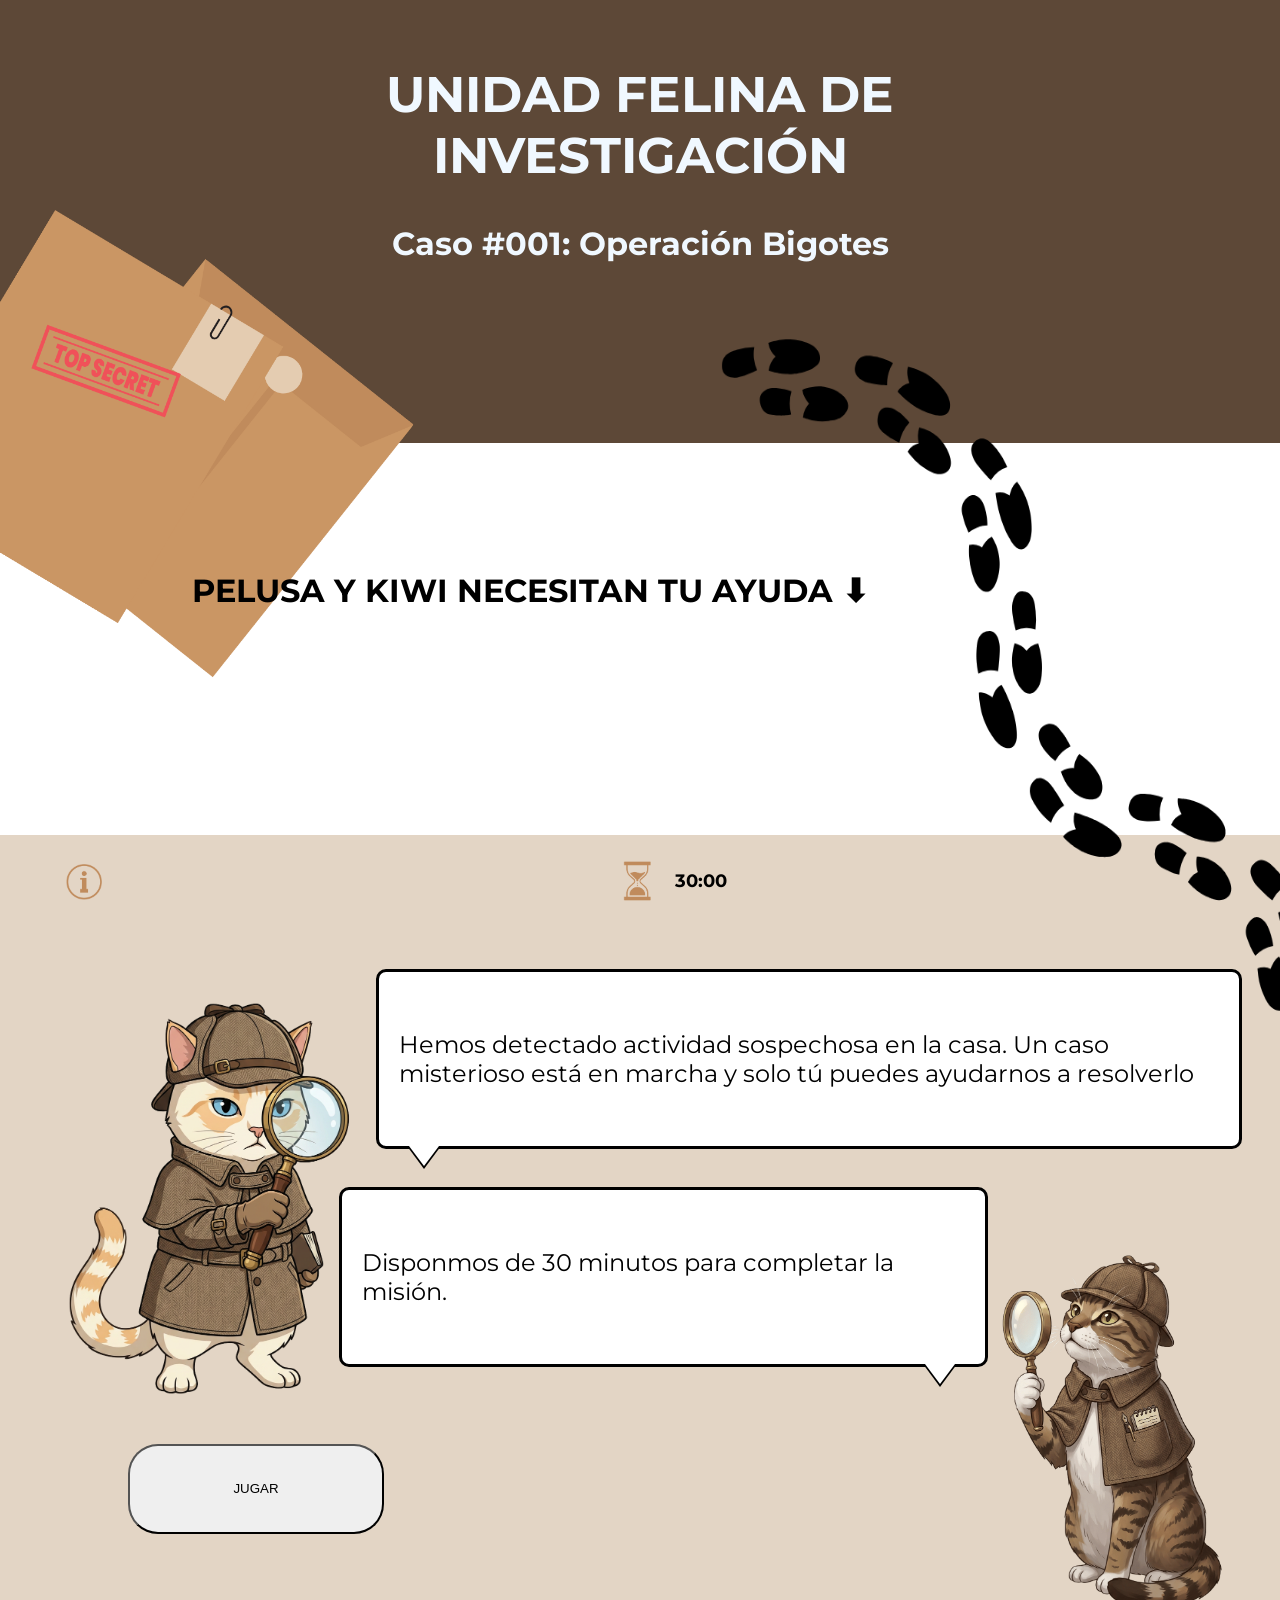
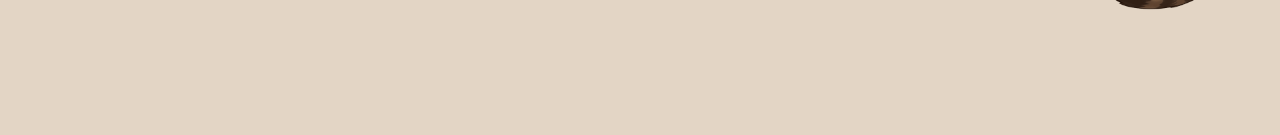
==== index.html @ d14f6b15 "Agregada la seccion para ir a jugar" ====
<!DOCTYPE html>
<html lang="en">
  <head>
    <meta charset="UTF-8" />
    <meta name="viewport" content="width=device-width, initial-scale=1.0" />
    <title>Caso001</title>
    <link href="style.css" rel="stylesheet" />
    <link rel="preconnect" href="https://fonts.googleapis.com" />
    <link rel="preconnect" href="https://fonts.gstatic.com" crossorigin />
    <link
      href="https://fonts.googleapis.com/css2?family=Montserrat:ital,wght@0,100..900;1,100..900&"
      rel="stylesheet"
    />
  </head>
  <body>
    <header class="header">
      <div class="containertitle">
        <h2 class="title">UNIDAD FELINA DE</h2>
        <h2 class="title">INVESTIGACIÓN</h2>
        <h4 class="subtitle">Caso #001: Operación Bigotes</h4>
        <div class="imgarchivos">
          <img class="imgportada" src="img/archivos.png" />
          <img class="imghuellas imgportada" src="img/huellas.png" />
        </div>
      </div>
      <div class="subheader">
        <p class="subheadertitle">PELUSA Y KIWI NECESITAN TU AYUDA ⬇</p>
      </div>
    </header>
    <div class="containerjugar">
      <header class="infoTime">
        <div class="info"></div>
        <div class="time">
          <div class="timephoto"></div>
          <h4 class="subheadertitle">30:00</h4>
        </div>
        <div class="blanck"></div>
      </header>
      <div class="chat">
        <img src="img/Pelusa.png" class="pelusa" />
        <div class="chat-left">
          Hemos detectado actividad sospechosa en la casa. Un caso misterioso
          está en marcha y solo tú puedes ayudarnos a resolverlo
        </div>
      </div>
      <div class="chat">
        <div class="chat-right">
          Disponmos de 30 minutos para completar la misión.
        </div>
        <img src="img/Kiwi.png" class="kiwi" />
      </div>
      <button class="play">JUGAR</button>
    </div>

    <script src="main.js"></script>
  </body>
</html>
---- style.css ----
* {
  margin: 0;
  padding: 0;
}
body {
  font-family: "Montserrat", sans-serif;
  font-style: normal;
}
.containertitle {
  background-color: #5d4837;
  color: aliceblue;
  padding-top: 5%;
  display: flex;
  flex-direction: column;
  justify-content: center;
  align-items: center;
  font-size: xx-large;
}
.title {
  font-size: 50px;
}
.subtitle {
  margin-top: 3%;
}
.imgarchivos {
  width: 60%;
  height: 20vh;
  display: flex;
  gap: 25%;
  justify-content: center;
}
.imgportada {
  width: 100%;
  height: 65vh;
  margin-top: -15%;
}
.imghuellas {
  height: 100vh;
  margin-top: -5%;
}
.subheader {
  margin-top: 10%;
  width: 100%;
  height: 25vh;
  margin-bottom: 3%;
  font-size: xx-large;
  font-weight: bolder;
}
.subheadertitle {
  margin-left: 15%;
}
.containerjugar {
  background-color: #e3d5c5;
  height: 100vh;
}
.infoTime {
  padding-top: 2%;
  height: 70px;
  display: flex;
  justify-content: space-between;
}
.info {
  background-image: url(img/info.png);
  background-repeat: no-repeat;
  background-size: contain;
  width: 100%;
  height: 60%;
  margin-left: 5%;
}
.time {
  display: flex;
  width: 20%;
  height: 60%;
  justify-content: center;
  align-items: center;
  font-size: large;
}
.timephoto {
  background-image: url(img/reloj.png);
  background-repeat: no-repeat;
  background-size: contain;
  width: 100%;
  height: 100%;
}
.blanck {
  width: 100%;
}
.chat {
  margin: 3%;
  display: flex;
  height: 20vh;
}
.pelusa {
  height: 50vh;
}

.chat-left {
  width: 70%;
  background: #fff;
  padding: 20px;
  border-radius: 10px;
  position: relative;
  border: 3px solid #000;
  font-size: x-large;
  display: flex;
  align-items: center;
}

.chat-left::after {
  content: "";
  position: absolute;
  bottom: -20px;
  left: 30px;
  width: 0;
  height: 0;
  border-left: 15px solid transparent;
  border-right: 15px solid transparent;
  border-top: 20px solid #fff;
}

.chat-left::before {
  content: "";
  position: absolute;
  bottom: -23px;
  left: 28px;
  width: 0;
  height: 0;
  border-left: 17px solid transparent;
  border-right: 17px solid transparent;
  border-top: 23px solid #000;
}

.kiwi {
  height: 50vh;
}

.chat-right {
  background: #fff;
  padding: 20px;
  border-radius: 10px;
  position: relative;
  border: 3px solid #000;
  font-size: x-large;
  width: 60%;
  margin-left: 25%;
  display: flex;
  align-items: center;
}

.chat-right::after {
  content: "";
  position: absolute;
  bottom: -20px;
  right: 30px;
  width: 0;
  height: 0;
  border-left: 15px solid transparent;
  border-right: 15px solid transparent;
  border-top: 20px solid #fff;
}

.chat-right::before {
  content: "";
  position: absolute;
  bottom: -23px;
  right: 28px;
  width: 0;
  height: 0;
  border-left: 17px solid transparent;
  border-right: 17px solid transparent;
  border-top: 23px solid #000;
}
.play {
  width: 20%;
  height: 10%;
  border-radius: 30px;
  margin: 3% 0% 0% 10%;
}
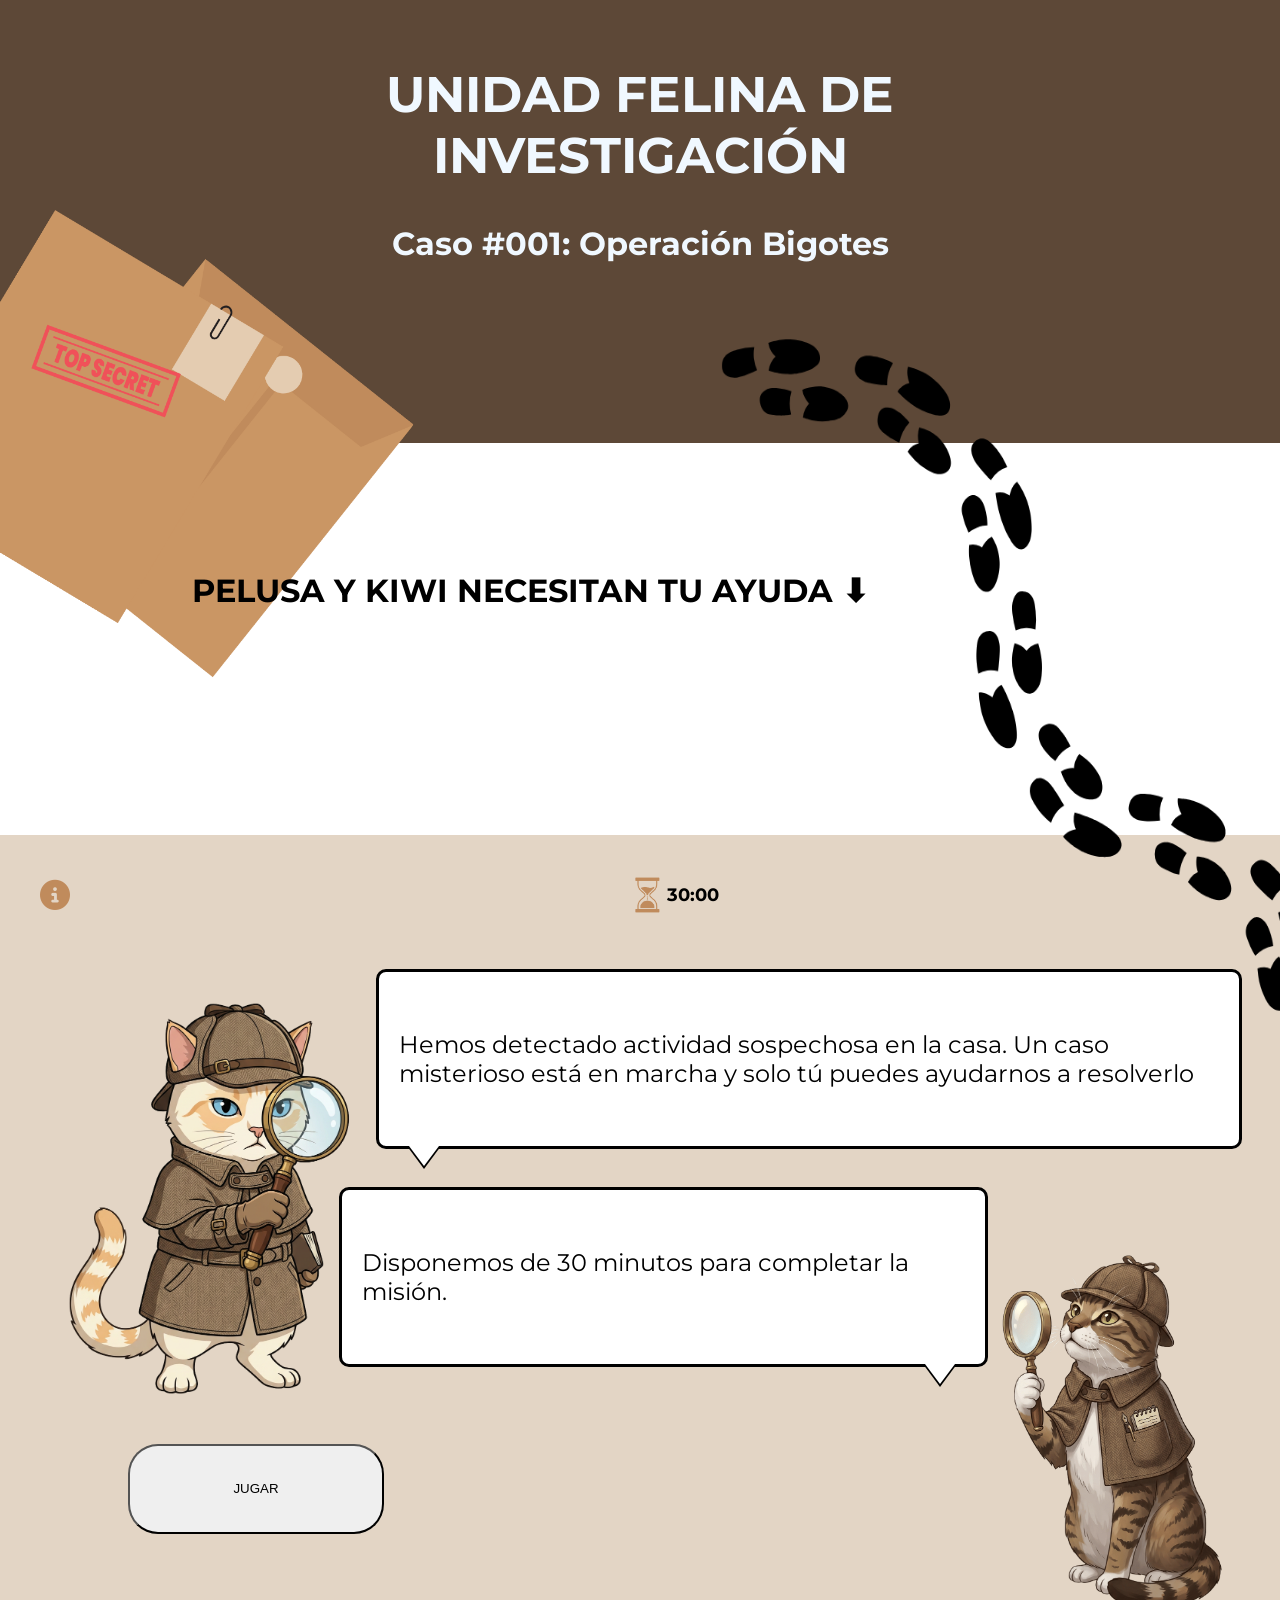
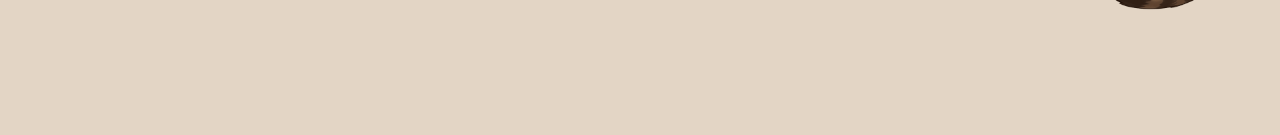
==== commit f6212fcc: "Cofre" ====
--- a/index.html
+++ b/index.html
@@ -5,6 +5,10 @@
     <meta name="viewport" content="width=device-width, initial-scale=1.0" />
     <title>Caso001</title>
     <link href="style.css" rel="stylesheet" />
+    <link
+      rel="stylesheet"
+      href="https://cdnjs.cloudflare.com/ajax/libs/font-awesome/6.5.0/css/all.min.css"
+    />
     <link rel="preconnect" href="https://fonts.googleapis.com" />
     <link rel="preconnect" href="https://fonts.gstatic.com" crossorigin />
     <link
@@ -29,10 +33,25 @@
     </header>
     <div class="containerjugar">
       <header class="infoTime">
-        <div class="info"></div>
+        <div class="info">
+          <button id="infobtn"><i class="fa-solid fa-circle-info"></i></button>
+          <div id="infoBox">
+            <div class="info-content">
+              <button id="closeInfo" class="close">X</button>
+              <h2>Cómo jugar</h2>
+              <p>
+                Resuelve los acertijos junto a Kiwi y Pelusa para completar la
+                misión en 30 minutos.
+              </p>
+              <p>
+                Haz clic en objetos, lee pistas y usa tu lógica para avanzar.
+              </p>
+            </div>
+          </div>
+        </div>
         <div class="time">
           <div class="timephoto"></div>
-          <h4 class="subheadertitle">30:00</h4>
+          <h4>30:00</h4>
         </div>
         <div class="blanck"></div>
       </header>
@@ -45,11 +64,13 @@
       </div>
       <div class="chat">
         <div class="chat-right">
-          Disponmos de 30 minutos para completar la misión.
+          Disponemos de 30 minutos para completar la misión.
         </div>
         <img src="img/Kiwi.png" class="kiwi" />
       </div>
-      <button class="play">JUGAR</button>
+      <a href="enigma1.html"
+        ><button class="play" id="play" href>JUGAR</button></a
+      >
     </div>
 
     <script src="main.js"></script>
--- a/style.css
+++ b/style.css
@@ -58,15 +58,86 @@
   height: 70px;
   display: flex;
   justify-content: space-between;
+  align-items: center;
 }
 .info {
-  background-image: url(img/info.png);
-  background-repeat: no-repeat;
-  background-size: contain;
-  width: 100%;
-  height: 60%;
+  display: flex;
+  align-items: center;
+  gap: 20px;
+  margin-left: 3%;
+}
+#infobtn {
+  background-color: transparent;
+  border: none;
+}
+.fa-circle-info {
+  font-size: 30px;
   margin-left: 5%;
-}
+  color: #c08b5c;
+}
+.fa-circle-info:hover {
+  color: #fbfbfb;
+  cursor: pointer;
+}
+#infoBox {
+  position: fixed;
+  z-index: 1000;
+  top: 3%;
+  left: 10%;
+  width: 70%;
+  height: auto;
+  padding: 3%;
+  background: rgba(0, 0, 0, 0.733);
+  backdrop-filter: blur(10px);
+  display: none;
+  flex-direction: column;
+  justify-content: center;
+  align-items: center;
+  box-shadow: 0 4px 20px rgba(0, 0, 0, 0.479);
+  border-radius: 12px;
+  color: white;
+}
+#infoBox::after {
+  content: "";
+  position: absolute;
+  top: 25px;
+  left: -20px;
+  width: 0;
+  height: 0;
+  border-top: 15px solid transparent;
+  border-right: 20px solid rgba(0, 0, 0, 0.733);
+  border-bottom: 15px solid transparent;
+}
+
+.info-content {
+  flex-direction: column;
+  justify-content: center;
+  gap: 20px;
+  padding: 25px;
+  width: 80%;
+  height: 70%;
+  text-transform: uppercase;
+  font-size: large;
+}
+.info-content h2 {
+  margin-bottom: 5%;
+}
+.close {
+  background-color: transparent;
+  border: none;
+  color: white;
+  font-size: xx-large;
+}
+.close:hover {
+  color: red;
+  cursor: pointer;
+}
+#closeInfo {
+  position: fixed;
+  top: 8%;
+  right: 5%;
+}
+
 .time {
   display: flex;
   width: 20%;
@@ -74,17 +145,19 @@
   justify-content: center;
   align-items: center;
   font-size: large;
+}
+#timer {
+  color: #fbfbfb;
 }
 .timephoto {
   background-image: url(img/reloj.png);
   background-repeat: no-repeat;
   background-size: contain;
-  width: 100%;
+  background-position: center;
+  width: 15%;
   height: 100%;
 }
-.blanck {
-  width: 100%;
-}
+
 .chat {
   margin: 3%;
   display: flex;
@@ -176,3 +249,142 @@
   border-radius: 30px;
   margin: 3% 0% 0% 10%;
 }
+/* ENIGMA 1 */
+
+.enigma1 {
+  background-image: url(img/fondo-enigma1.png);
+  background-repeat: no-repeat;
+  background-size: cover;
+  background-position: center;
+  height: 100vh;
+}
+.chest {
+  background-color: transparent;
+  border: none;
+}
+.chest:hover {
+  cursor: pointer;
+}
+.chest img {
+  width: 12%;
+  position: fixed;
+  top: 30%;
+  left: 30%;
+}
+.chestdiv {
+  position: fixed;
+  top: 10%;
+  left: 10%;
+  border-radius: 5%;
+  background-color: #5d4837ea;
+  backdrop-filter: blur(10px);
+  padding: 5%;
+  z-index: 1000;
+  display: flex;
+  flex-direction: column;
+  gap: 30px;
+  font-size: xx-large;
+  color: white;
+}
+.closechest {
+  position: fixed;
+  right: 10%;
+  top: 10%;
+}
+.code {
+  width: 100%;
+}
+.n {
+  height: 15vh;
+  border-radius: 5%;
+  font-size: x-large;
+  background-color: #00000095;
+  border: none;
+  color: white;
+  text-align: center;
+}
+.send {
+  width: 20%;
+  height: 7vh;
+  border-radius: 30px;
+  margin: 3% 0% 0% 0%;
+}
+.parchment {
+  background-color: transparent;
+  border: none;
+}
+.parchment img {
+  width: 8%;
+  position: fixed;
+  top: 37%;
+  left: 47%;
+}
+.parchment-2 img {
+  top: 42%;
+  left: 58%;
+}
+.parchment :hover {
+  cursor: pointer;
+}
+.parchment1 {
+  display: none;
+  background-image: url(img/pista1-enigma1.png);
+  background-position: center;
+  background-size: contain;
+  background-repeat: no-repeat;
+  width: 100%;
+  height: 90vh;
+  top: 5%;
+  position: fixed;
+  z-index: 2000;
+}
+.closepista1 {
+  display: none;
+  position: fixed;
+  top: 20%;
+  right: 26%;
+  color: #000;
+  font-weight: bold;
+}
+.parchment2 {
+  display: none;
+  background-image: url(img/pista2-enigma1.png);
+  background-position: center;
+  background-size: contain;
+  background-repeat: no-repeat;
+  width: 100%;
+  height: 90vh;
+  top: 5%;
+  position: fixed;
+  z-index: 2000;
+}
+.closepista2 {
+  display: none;
+  position: fixed;
+  top: 20%;
+  right: 26%;
+  color: #000;
+  font-weight: bold;
+}
+
+.pelusa-pista {
+  position: fixed;
+  bottom: 25%;
+  left: 0;
+  height: 30vh;
+}
+.pelusa-pista img:hover {
+  cursor: pointer;
+}
+.closepista {
+  color: #000;
+  position: fixed;
+  top: 42%;
+  right: 13%;
+  z-index: 1000;
+  font-weight: bold;
+}
+.closepista:hover {
+  color: red;
+  cursor: pointer;
+}
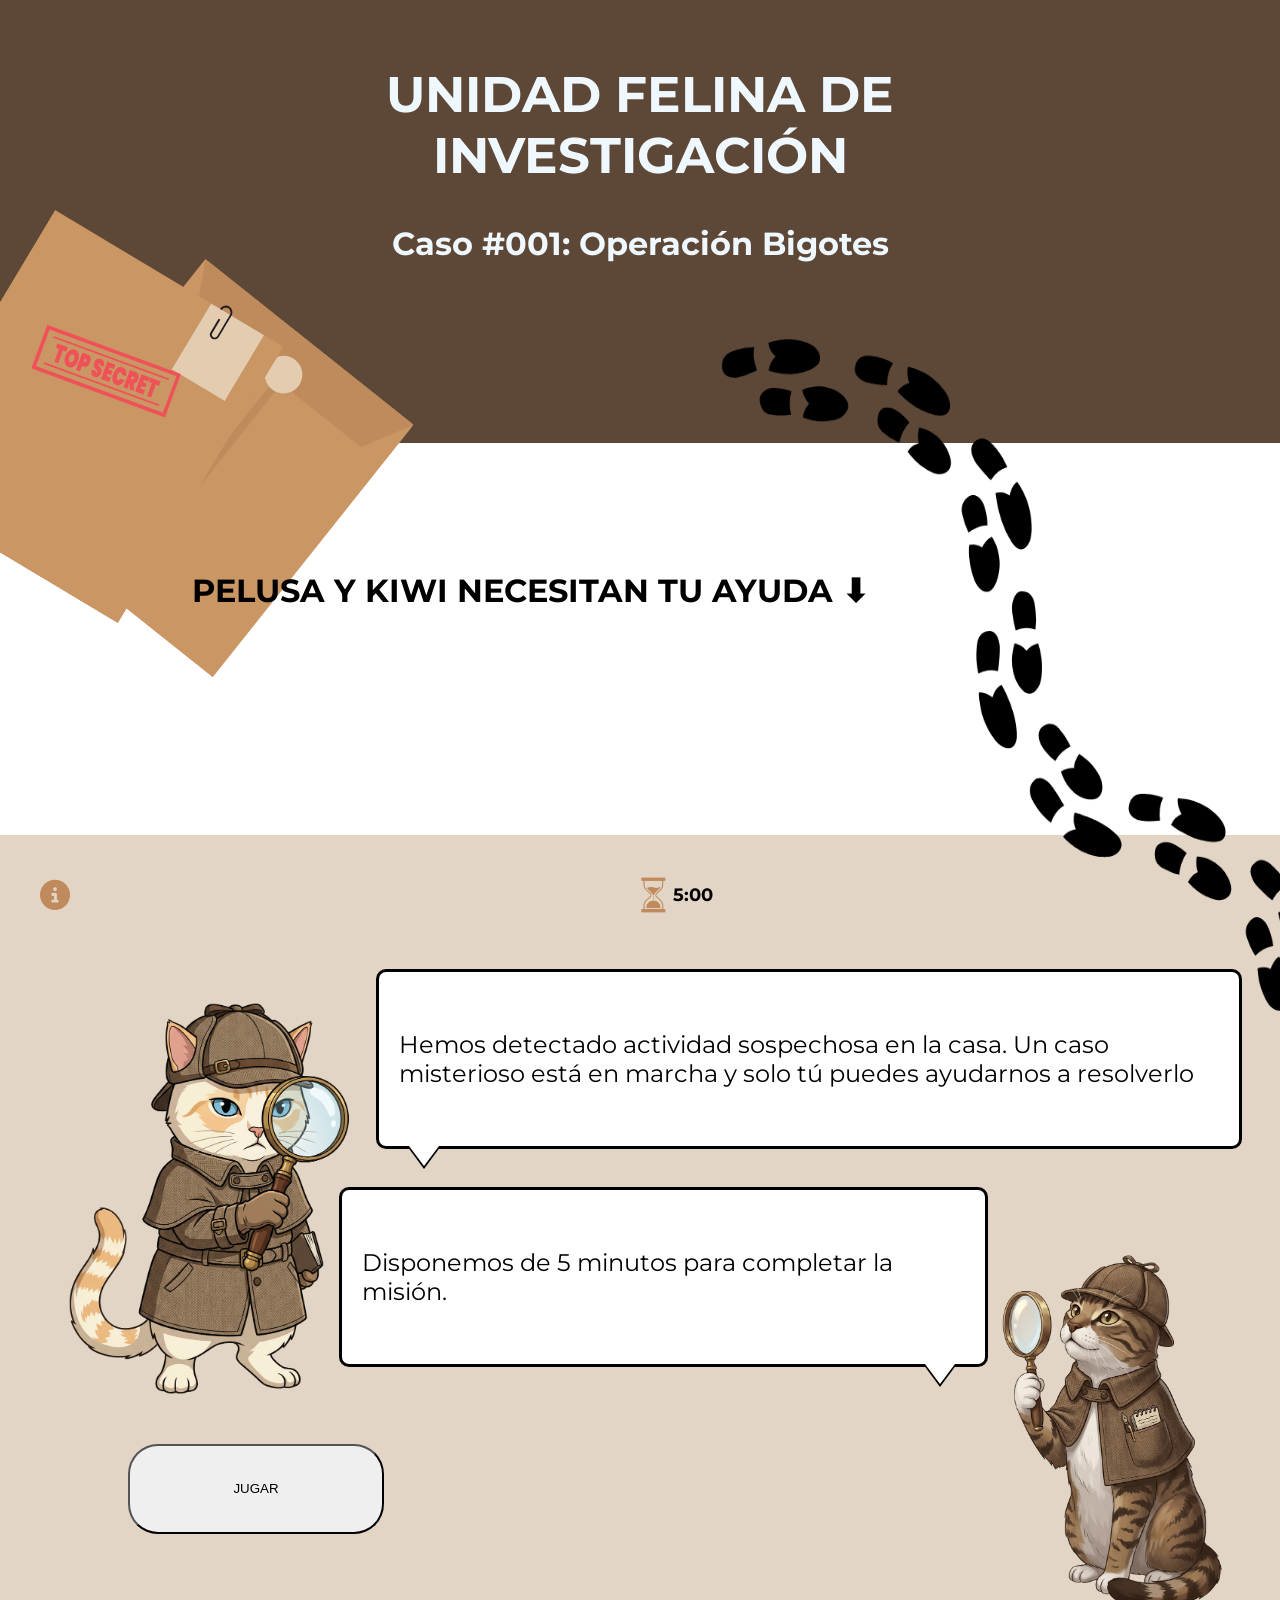
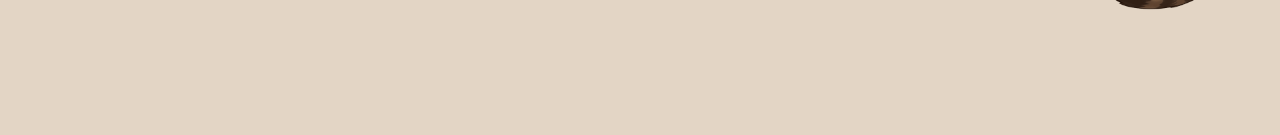
==== commit 62b7b2bb: "Hecho de un solo enigma" ====
--- a/index.html
+++ b/index.html
@@ -41,7 +41,7 @@
               <h2>Cómo jugar</h2>
               <p>
                 Resuelve los acertijos junto a Kiwi y Pelusa para completar la
-                misión en 30 minutos.
+                misión en 5 minutos.
               </p>
               <p>
                 Haz clic en objetos, lee pistas y usa tu lógica para avanzar.
@@ -51,7 +51,7 @@
         </div>
         <div class="time">
           <div class="timephoto"></div>
-          <h4>30:00</h4>
+          <h4>5:00</h4>
         </div>
         <div class="blanck"></div>
       </header>
@@ -64,7 +64,7 @@
       </div>
       <div class="chat">
         <div class="chat-right">
-          Disponemos de 30 minutos para completar la misión.
+          Disponemos de 5 minutos para completar la misión.
         </div>
         <img src="img/Kiwi.png" class="kiwi" />
       </div>
--- a/style.css
+++ b/style.css
@@ -271,21 +271,28 @@
   top: 30%;
   left: 30%;
 }
+
 .chestdiv {
   position: fixed;
-  top: 10%;
-  left: 10%;
+  top: 50%;
+  left: 50%;
+  transform: translate(-50%, -50%); /* centrado perfecto */
+  width: 80%;
+  max-height: 80vh; /* límite de altura */
+  overflow-y: auto; /* scroll interno */
   border-radius: 5%;
   background-color: #5d4837ea;
   backdrop-filter: blur(10px);
-  padding: 5%;
+  padding: 3%;
   z-index: 1000;
   display: flex;
   flex-direction: column;
   gap: 30px;
   font-size: xx-large;
   color: white;
-}
+  display: none;
+}
+
 .closechest {
   position: fixed;
   right: 10%;
@@ -303,7 +310,9 @@
   color: white;
   text-align: center;
 }
-.send {
+.send,
+.clue,
+.solutionbtn {
   width: 20%;
   height: 7vh;
   border-radius: 30px;
@@ -318,6 +327,7 @@
   position: fixed;
   top: 37%;
   left: 47%;
+  transform: translate(-50%, -50%);
 }
 .parchment-2 img {
   top: 42%;
@@ -334,9 +344,11 @@
   background-repeat: no-repeat;
   width: 100%;
   height: 90vh;
-  top: 5%;
+  /* top: 5%; */
   position: fixed;
   z-index: 2000;
+  top: 50%;
+  transform: translateY(-50%);
 }
 .closepista1 {
   display: none;
@@ -345,6 +357,7 @@
   right: 26%;
   color: #000;
   font-weight: bold;
+  transform: translate(-50%, -50%);
 }
 .parchment2 {
   display: none;
@@ -388,3 +401,91 @@
   color: red;
   cursor: pointer;
 }
+
+.send:hover,
+.play:hover,
+.clue:hover {
+  background-color: #5d4837;
+  color: white;
+  border: 5px white solid;
+  cursor: pointer;
+}
+
+.textclue1,
+.clue2btn,
+.textclue2,
+.clue3btn,
+.textclue3,
+.solutionbtn,
+.textsolution {
+  display: none;
+}
+.textclue1,
+.textclue2,
+.textclue3,
+.textsolution {
+  font-size: large;
+  text-transform: uppercase;
+  margin-top: 2%;
+}
+.solutionbtn {
+  background-color: red;
+}
+.solutionbtn:hover {
+  border: 5px white solid;
+  cursor: pointer;
+}
+
+.explosion-screen {
+  position: fixed;
+  top: 0;
+  left: 0;
+  width: 100%;
+  height: 100vh;
+  background-color: #000;
+  background-image: url("img/explosiongif.gif");
+  background-size: cover;
+  background-position: center;
+
+  display: flex;
+  justify-content: center;
+  align-items: center;
+  flex-direction: column;
+
+  z-index: 5000;
+  color: white;
+  text-shadow: 3px 3px 10px black;
+}
+
+.final-screen {
+  position: fixed;
+  top: 0;
+  left: 0;
+  width: 100%;
+  height: 100vh;
+  background-color: #000;
+  background-image: url("img/fondoganador.png");
+  background-size: cover;
+  background-position: center;
+
+  display: flex;
+  justify-content: center;
+  align-items: center;
+  flex-direction: column;
+
+  z-index: 5000;
+  color: white;
+  text-shadow: 3px 3px 10px black;
+}
+.final-content {
+  background-color: #00000094;
+  padding: 3%;
+  border-radius: 10px;
+  height: 20%;
+  display: flex;
+  flex-direction: column;
+  justify-content: center;
+  align-items: center;
+  position: fixed;
+  right: 3%;
+}
